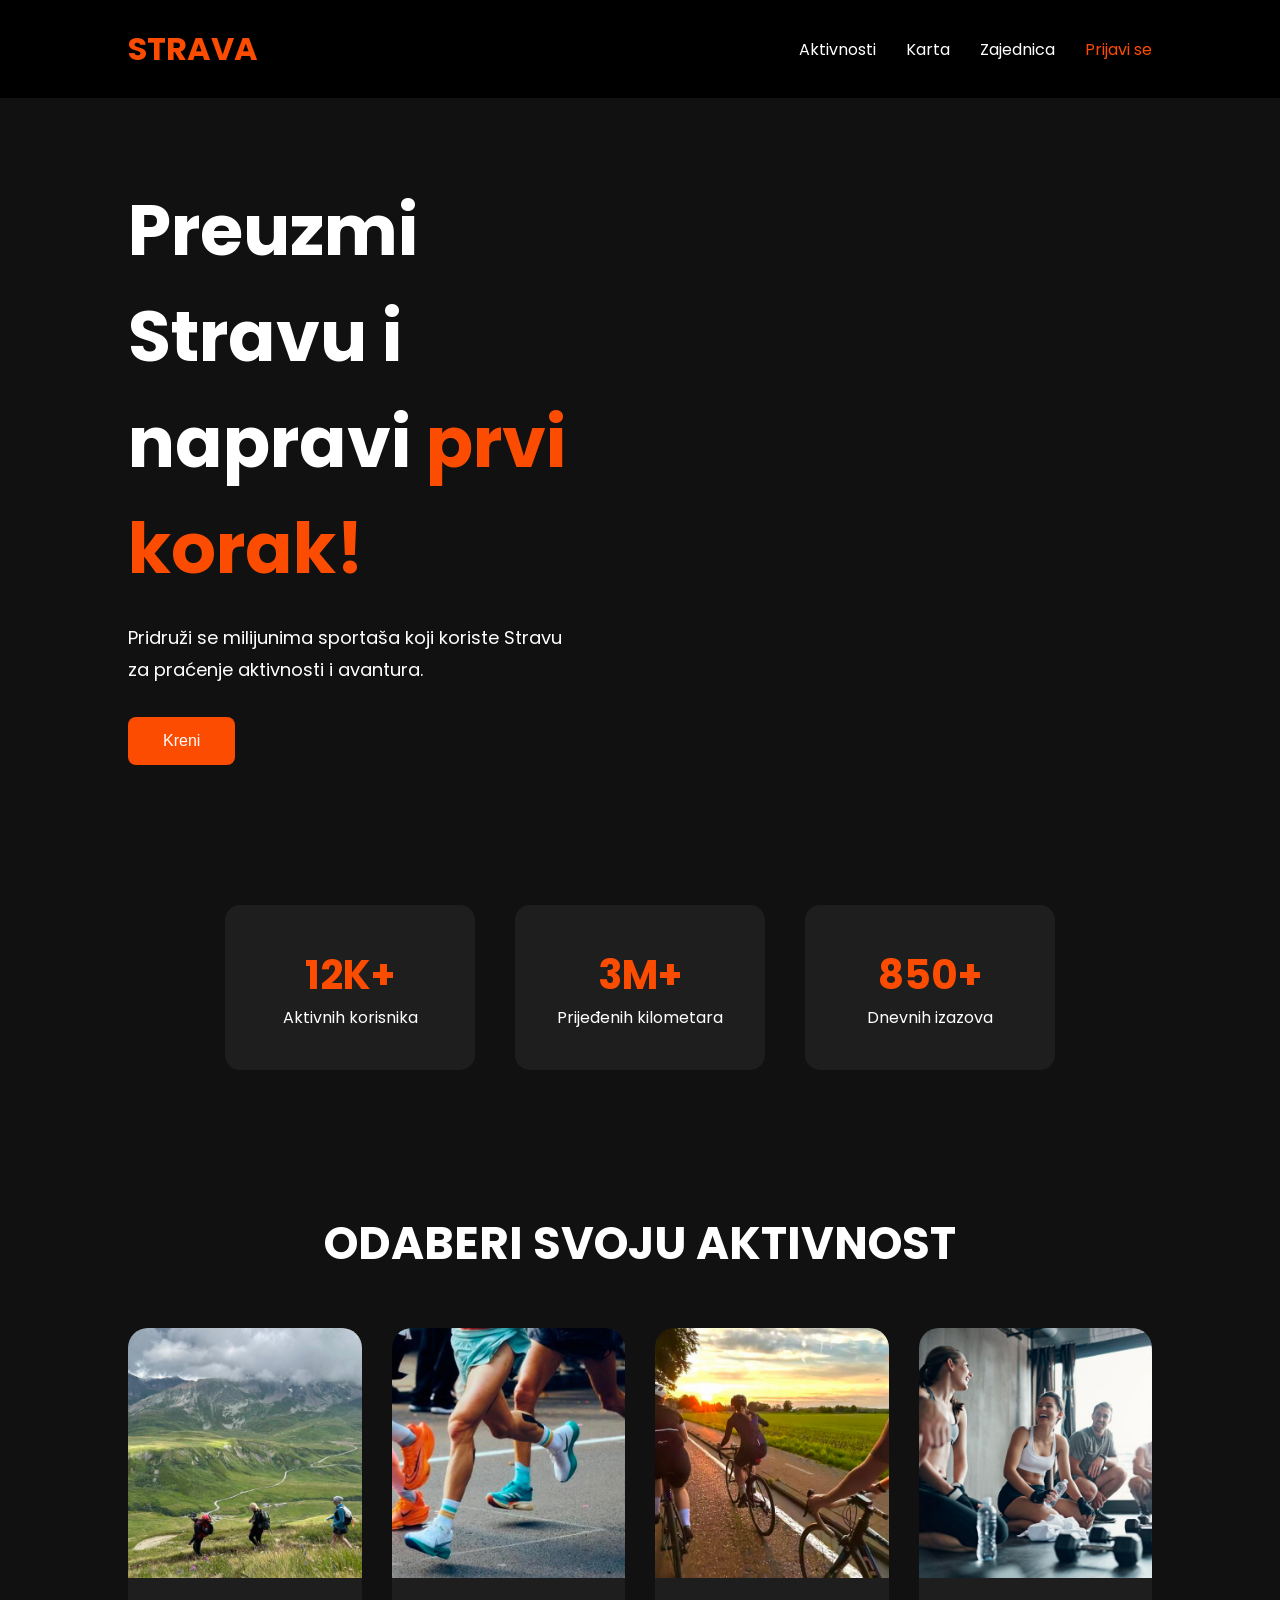
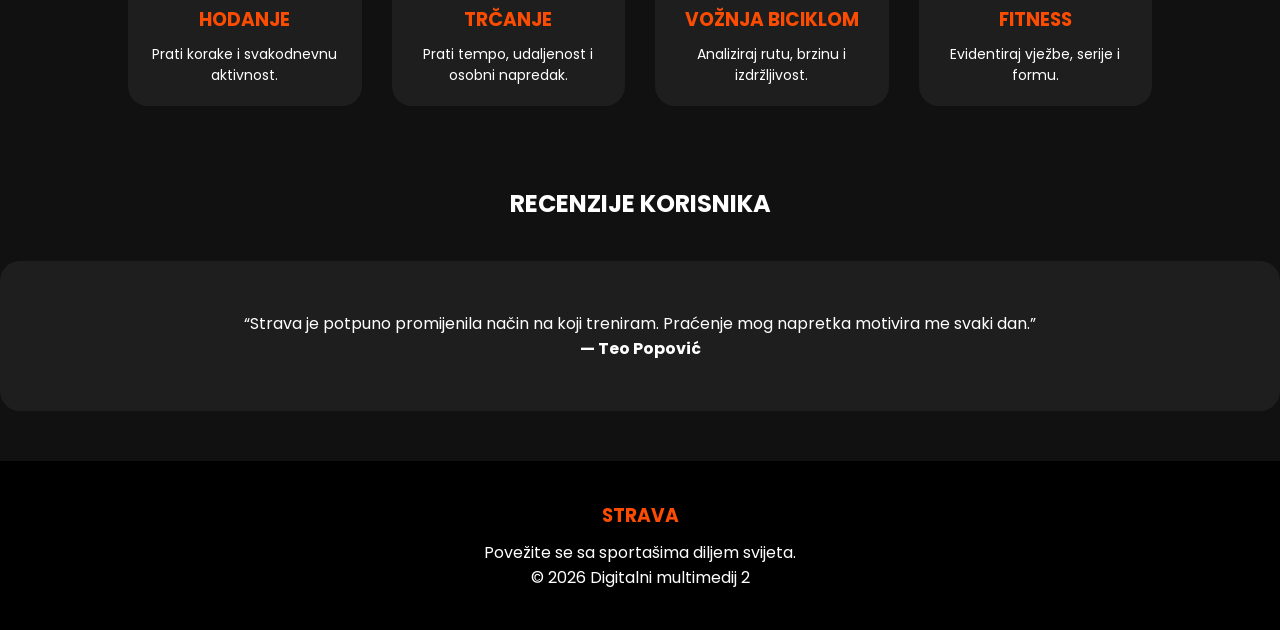
==== index.html @ ceafcc47 "Add files via upload" ====
<!DOCTYPE html>
<head>
    <meta charset="UTF-8">
    <meta name="viewport" content="width=device-width, initial-scale=1.0">
    <title>DigitalniMultimedij2 - Strava</title>

    <link rel="stylesheet" href="stil.css">

    <link rel="preconnect" href="https://fonts.googleapis.com">
    <link href="https://fonts.googleapis.com/css2?family=Poppins:wght@300;400;600;700&display=swap" rel="stylesheet">
</head>

<body>
    <header>
        <nav class="navigacija">
            <div class="logo">STRAVA</div>
            <ul class="nav">
                <li><a href="#">Aktivnosti</a></li>
                <li><a href="#">Karta</a></li>
                <li><a href="#">Zajednica</a></li>
                <li><a href="#"><span style="color:#fc4c02;">Prijavi se</span></a></li>
            </ul>
        </nav>
    </header>

    <section class="naslovna">
        <div class="tekst">
            <h1>Preuzmi Stravu i napravi <span>prvi korak!</span></h1>
            <p>
                Pridruži se milijunima sportaša 
				koji koriste Stravu <br>
				za praćenje aktivnosti i avantura.
            </p>
            <button>Kreni</button>
        </div>
        <div class="video">
            <iframe width="560" height="315" src="https://www.youtube.com/embed/M8C5C1MS_hk?si=-VITKa_NtJyAvP2m" 
			title="YouTube video player" frameborder="0" allow="accelerometer; autoplay; 
			clipboard-write; encrypted-media; gyroscope; picture-in-picture; web-share" 
			referrerpolicy="strict-origin-when-cross-origin" allowfullscreen></iframe>
        </div>
    </section>


    <section class="stat">
        <div class="stat-poz">
            <h2>12K+</h2>
            <p>Aktivnih korisnika</p>
        </div>
        <div class="stat-poz">
            <h2>3M+</h2>
            <p>Prijeđenih kilometara</p>
        </div>
        <div class="stat-poz">
            <h2>850+</h2>
            <p>Dnevnih izazova</p>
        </div>
    </section>


    <section class="aktivnosti">
        <h2>ODABERI SVOJU AKTIVNOST</h2>
        <div class="raspored">
			<div class="kartica">
                <img src="slika1.jpg" alt="">
                <h3>Hodanje</h3>
                <p>Prati korake i svakodnevnu aktivnost.</p>
            </div>
            <div class="kartica">
                <img src="slika2.jpg" alt="">
                <h3>Trčanje</h3>
                <p>Prati tempo, udaljenost i osobni napredak.</p>
            </div>
			 <div class="kartica">
                <img src="slika3.jpg" alt="">
                <h3>Vožnja biciklom</h3>
                <p>Analiziraj rutu, brzinu i izdržljivost.</p>
            </div>
            <div class="kartica">
                <img src="slika4.jpg" alt="">
                <h3>Fitness</h3>
                <p>Evidentiraj vježbe, serije i formu.</p>
            </div>
        </div>
    </section>


    <section class="citat">
        <h2>RECENZIJE KORISNIKA</h2>
        <div class="pozadina">
            <p>
                “Strava je potpuno promijenila način na koji treniram. 
				Praćenje mog napretka motivira me svaki dan.”
            </p>
            <h4>— Teo Popović</h4>
        </div>
    </section>


    <footer>
        <h3>STRAVA</h3>
        <p>
            Povežite se sa sportašima diljem svijeta.
        </p>
        <p class="copyright">
            © 2026 Digitalni multimedij 2
        </p>
    </footer>

</body>
</html>
---- stil.css ----
*{
    margin:0;
    padding:0;
    box-sizing:border-box;
}

body{
    font-family:'Poppins', sans-serif;
    background:#111;
    color:white;
}

.navigacija{
    display:flex;
    justify-content:space-between;
    align-items:center;
    padding:25px 10%;
    background:#000;
}

.logo{
    font-size:32px;
    font-weight:700;
    color:#fc4c02;
}

.nav{
    display:flex;
    gap:30px;
    list-style:none;
}

.nav a{
    text-decoration:none;
    color:white;
    transition:0.3s;
}

.nav a:hover{
	cursor: pointer;
    color:#fc4c02;
}

.naslovna{
    display:flex;
    justify-content:space-between;
    align-items:center;
    padding:80px 10%;
    gap:50px;
}

.tekst{
    flex:1;
}

.tekst h1{
    font-size:70px;
    margin-bottom:20px;
}

.tekst span{
    color:#fc4c02;
}

.tekst p{
    font-size:18px;
    line-height:1.8;
    margin-bottom:30px;
}

.tekst button{
    padding:15px 35px;
    border:none;
    background:#fc4c02;
    color:white;
    font-size:16px;
    border-radius:8px;
    cursor:pointer;
}

.video{
    flex:1;
}

.video iframe{
    width:100%;
    border-radius:20px;
	aspect-ratio: 16/9;
}

.stat{
    display:flex;
    justify-content:center;
    gap:40px;
    padding:60px 10%;
}

.stat-poz{
    background:#1e1e1e;
    padding:40px;
    border-radius:15px;
    text-align:center;
    width:250px;
}

.stat-poz h2{
    color:#fc4c02;
    font-size:40px;
}


.aktivnosti{
    padding:80px 10%;
    text-align:center;
}

.aktivnosti h2{
    font-size:45px;
    margin-bottom:50px;
}

.raspored{
    display:flex;
    gap:30px;
}

.kartica{
    background:#1e1e1e;
    border-radius:20px;
    overflow:hidden;
    transition:0.3s;
}

.kartica:hover{
    transform:translateY(-10px);
	cursor: pointer;
}

.kartica img{
    width:100%;
    height:250px;
    object-fit:cover;
}

.kartica h3{
	color:#fc4c02;
	text-transform: uppercase;
    margin:20px 0 10px;
}

.kartica p{
	font-size:14px;
    padding:0 20px 20px;
}

.citat{
    text-align:center;
}

.pozadina{
    background:#1e1e1e;
    padding:50px;
    border-radius:20px;
    margin-top:40px;
}


footer{
    background:black;
    text-align:center;
    padding:40px;
    margin-top:50px;
}

footer h3{
    color:#fc4c02;
    margin-bottom:10px;
}
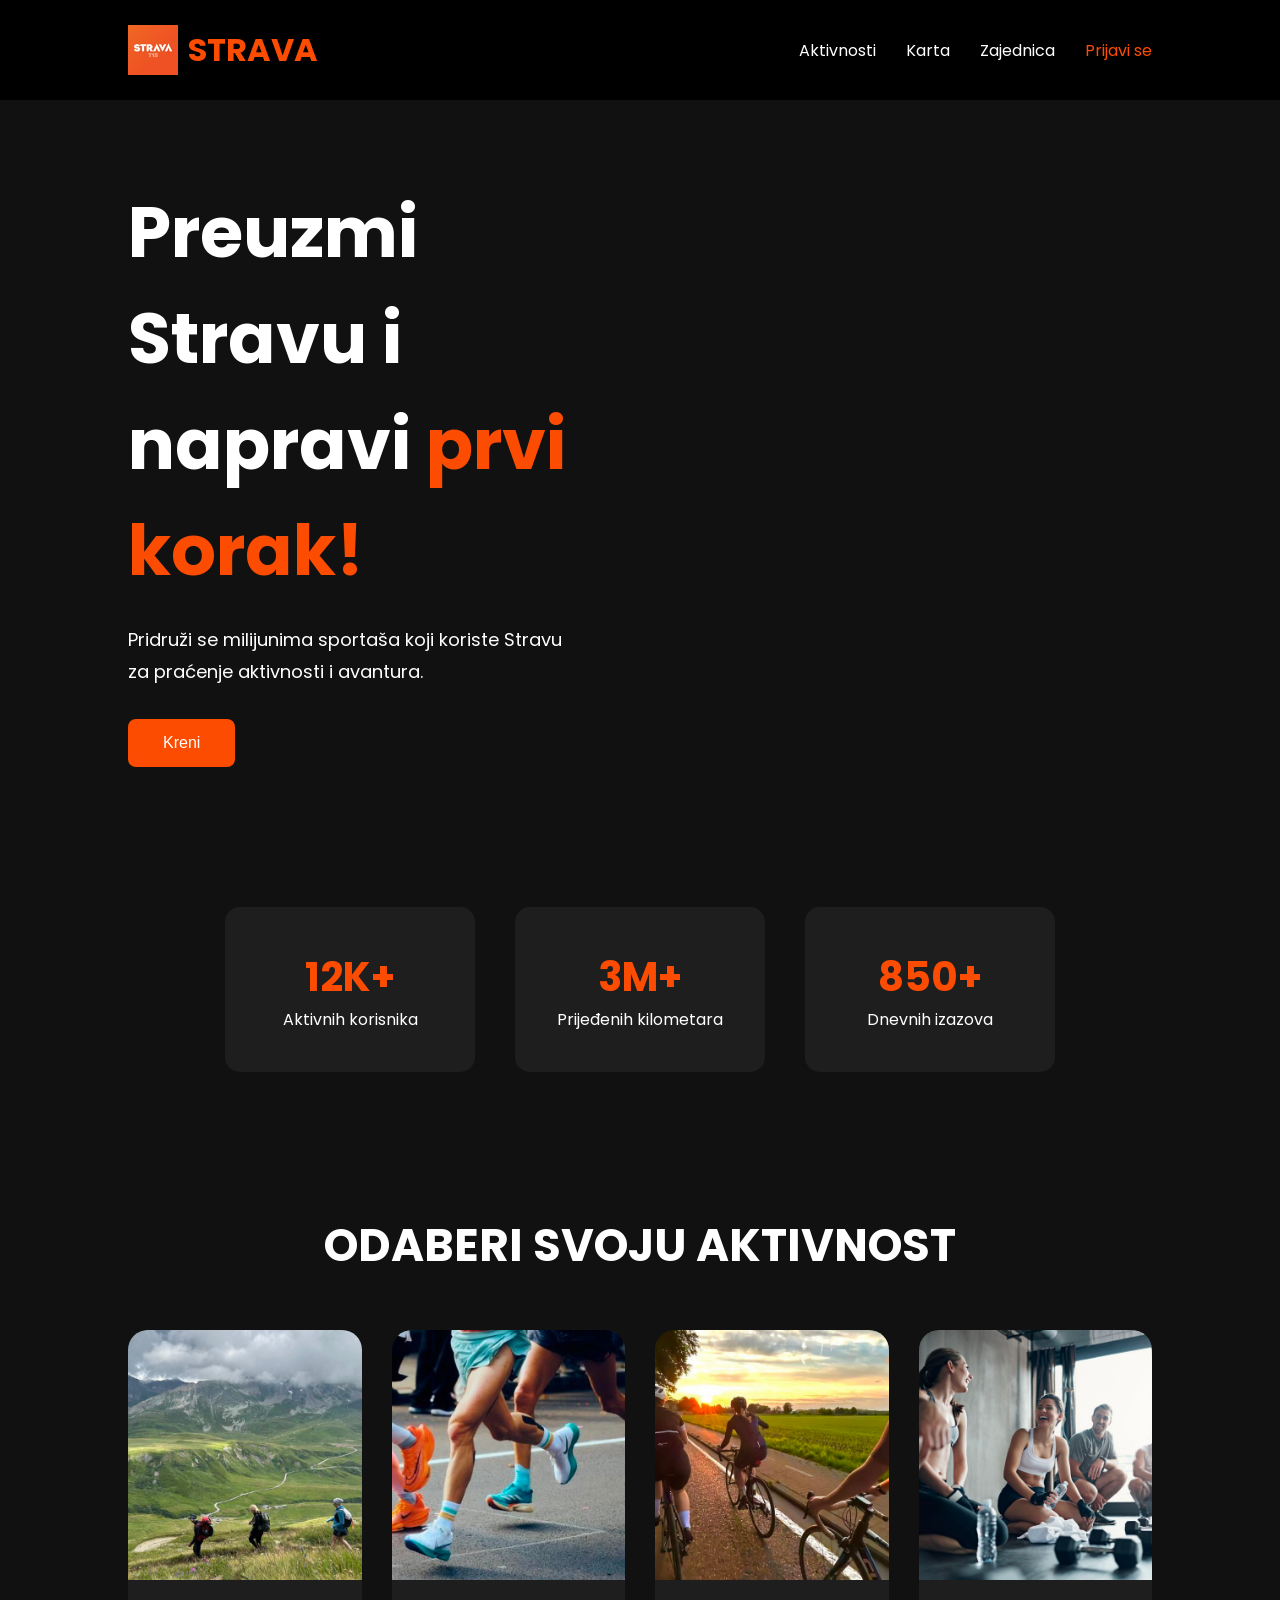
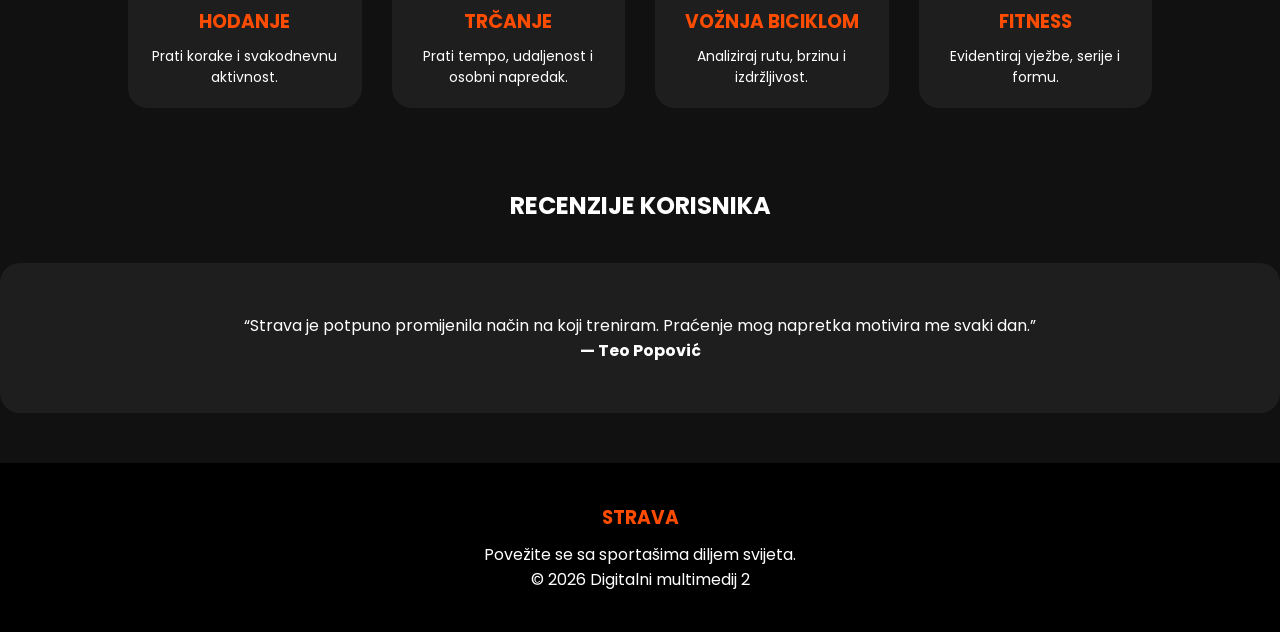
==== commit 81520d40: "Add files via upload" ====
--- a/index.html
+++ b/index.html
@@ -3,7 +3,7 @@
     <meta charset="UTF-8">
     <meta name="viewport" content="width=device-width, initial-scale=1.0">
     <title>DigitalniMultimedij2 - Strava</title>
-
+    <link rel="icon" type="image/jpeg" href="t15.jpeg">
     <link rel="stylesheet" href="stil.css">
 
     <link rel="preconnect" href="https://fonts.googleapis.com">
@@ -13,7 +13,10 @@
 <body>
     <header>
         <nav class="navigacija">
-            <div class="logo">STRAVA</div>
+			 <div class="raz">
+				<img src="t15.jpeg" alt="" width="50">
+				<div class="logo">STRAVA</div>
+			</div>
             <ul class="nav">
                 <li><a href="#">Aktivnosti</a></li>
                 <li><a href="#">Karta</a></li>
@@ -34,10 +37,9 @@
             <button>Kreni</button>
         </div>
         <div class="video">
-            <iframe width="560" height="315" src="https://www.youtube.com/embed/M8C5C1MS_hk?si=-VITKa_NtJyAvP2m" 
-			title="YouTube video player" frameborder="0" allow="accelerometer; autoplay; 
-			clipboard-write; encrypted-media; gyroscope; picture-in-picture; web-share" 
-			referrerpolicy="strict-origin-when-cross-origin" allowfullscreen></iframe>
+            <iframe width="560" height="315" src="https://www.youtube.com/embed/M8C5C1MS_hk?si=Ee1axZ2wc7N1XMfO" 
+			title="YouTube video player" frameborder="0" allow="accelerometer; autoplay; clipboard-write; encrypted-media; 
+			gyroscope; picture-in-picture; web-share" referrerpolicy="strict-origin-when-cross-origin" allowfullscreen></iframe>
         </div>
     </section>
 
--- a/stil.css
+++ b/stil.css
@@ -16,6 +16,12 @@
     align-items:center;
     padding:25px 10%;
     background:#000;
+}
+
+.raz{
+    display:flex;
+    align-items:center;
+    gap:10px; 
 }
 
 .logo{
@@ -84,8 +90,10 @@
 
 .video iframe{
     width:100%;
-    border-radius:20px;
-	aspect-ratio: 16/9;
+    aspect-ratio:16/9;
+	height:auto;
+	display:block;
+	border-radius:20px;
 }
 
 .stat{
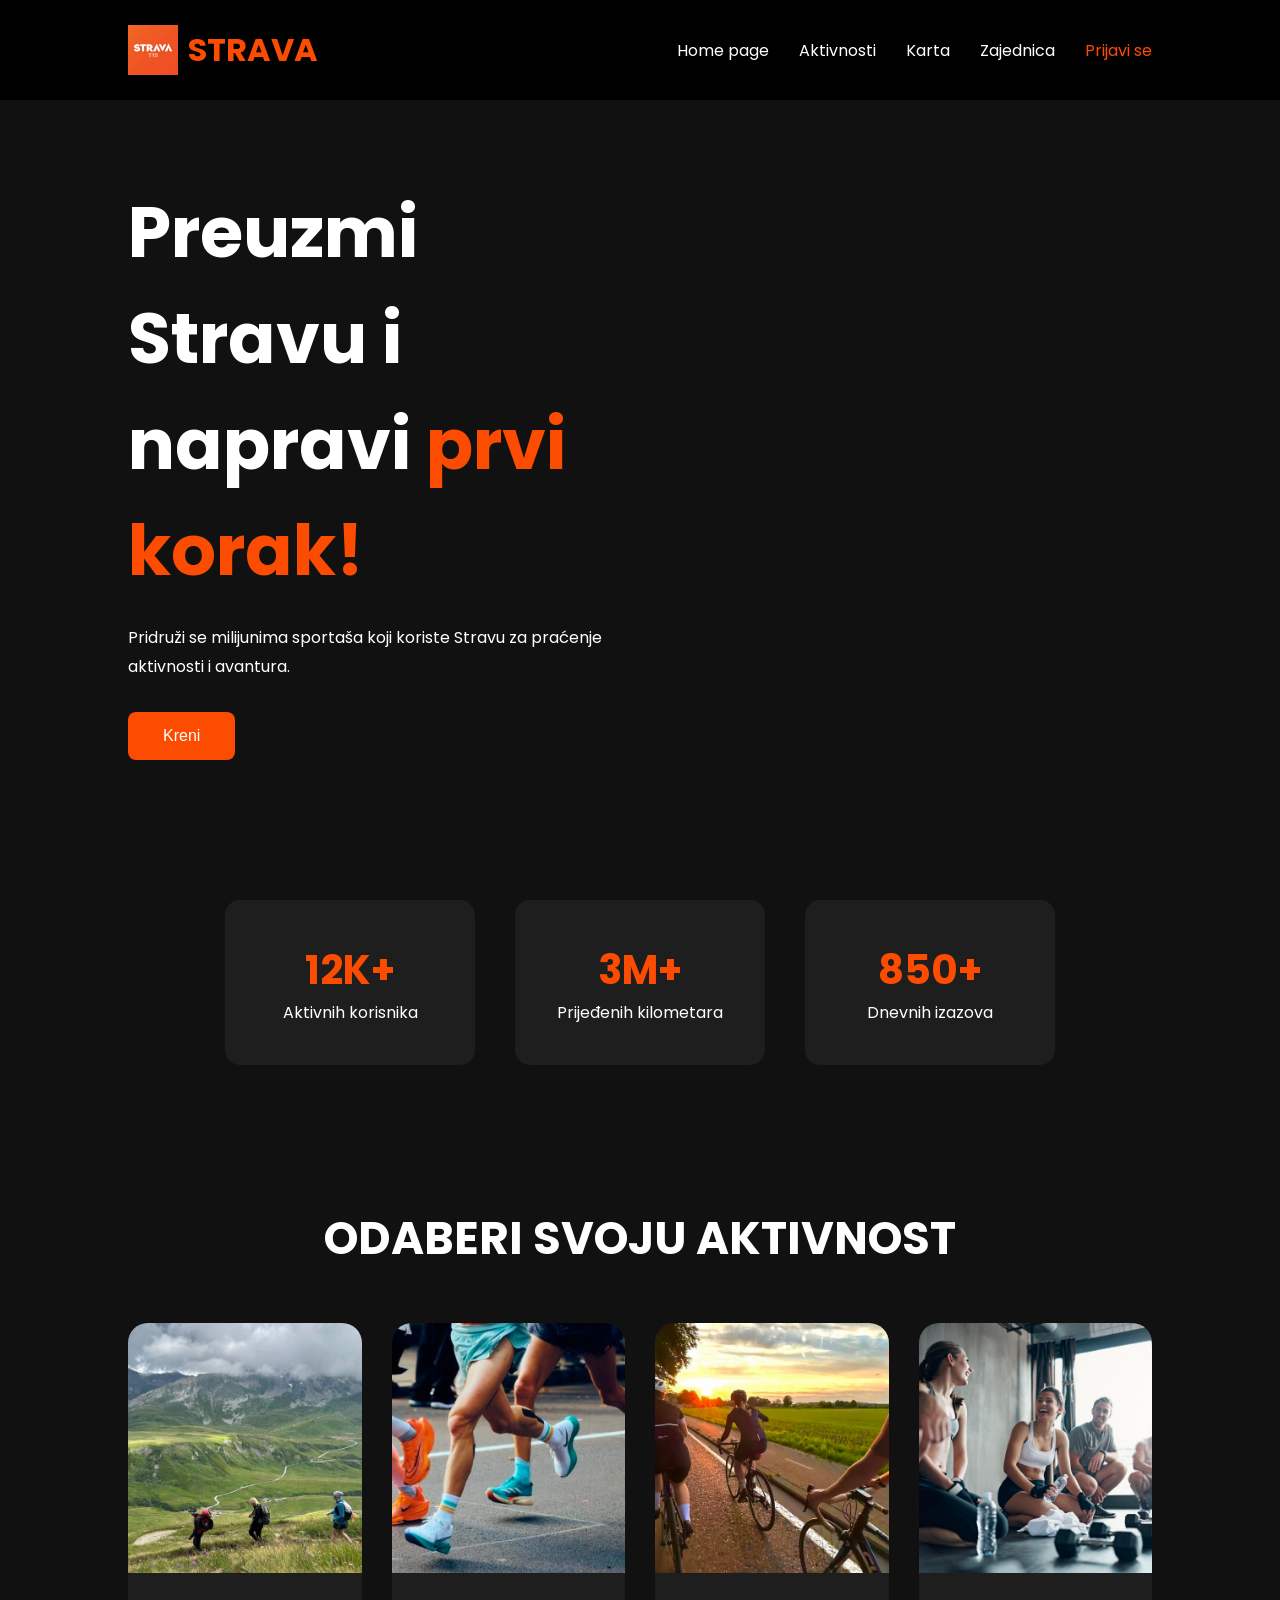
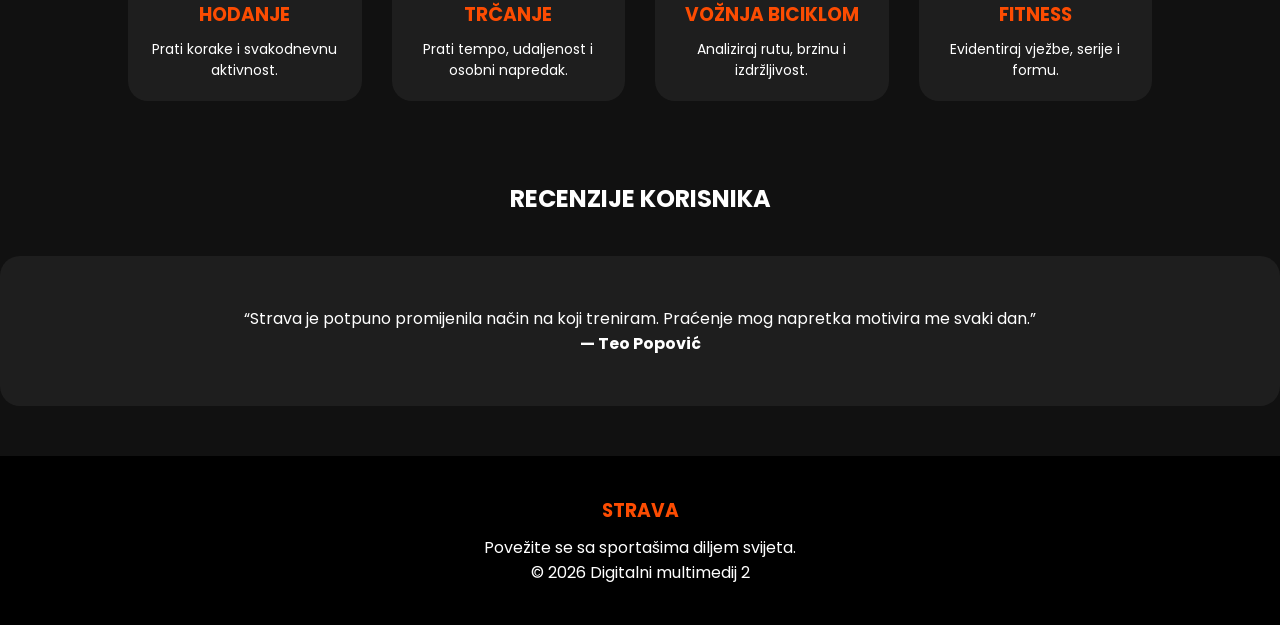
==== commit 15f87565: "Add files via upload" ====
--- a/index.html
+++ b/index.html
@@ -18,10 +18,11 @@
 				<div class="logo">STRAVA</div>
 			</div>
             <ul class="nav">
-                <li><a href="#">Aktivnosti</a></li>
-                <li><a href="#">Karta</a></li>
-                <li><a href="#">Zajednica</a></li>
-                <li><a href="#"><span style="color:#fc4c02;">Prijavi se</span></a></li>
+			<li><a href="index.html">Home page</a></li>
+            <li><a href="aktivnosti.html">Aktivnosti</a></li>
+            <li><a href="karta.html">Karta</a></li>
+            <li><a href="zajednica.html">Zajednica</a></li>
+            <li><a href="prijavi-se.html"><span style="color:#fc4c02;">Prijavi se</span></a></li>
             </ul>
         </nav>
     </header>
@@ -31,7 +32,7 @@
             <h1>Preuzmi Stravu i napravi <span>prvi korak!</span></h1>
             <p>
                 Pridruži se milijunima sportaša 
-				koji koriste Stravu <br>
+				koji koriste Stravu
 				za praćenje aktivnosti i avantura.
             </p>
             <button>Kreni</button>
--- a/stil.css
+++ b/stil.css
@@ -69,7 +69,7 @@
 }
 
 .tekst p{
-    font-size:18px;
+    font-size:16px;
     line-height:1.8;
     margin-bottom:30px;
 }
@@ -184,3 +184,102 @@
     color:#fc4c02;
     margin-bottom:10px;
 }
+
+
+.stranica{
+    padding:80px 10%;
+    min-height:70vh;
+}
+
+.stranica h1{
+    text-align:center;
+    margin-bottom:50px;
+    font-size:40px;
+}
+
+.opis{
+    text-align:center;
+    margin:0 auto 50px;
+    line-height:1.8;
+    font-size:18px;
+}
+
+.forma{
+    max-width:500px;
+    margin:auto;
+    display:flex;
+    flex-direction:column;
+    gap:20px;
+}
+
+.forma input{
+    padding:15px;
+    border:none;
+    border-radius:10px;
+}
+
+.forma button{
+    padding:15px;
+    border:none;
+    border-radius:10px;
+    background:#fc4c02;
+    color:white;
+    cursor:pointer;
+}
+
+@media (max-width: 768px) {
+.navigacija{
+        flex-direction: column;
+        gap: 20px;
+        padding: 20px 5%;
+    }
+.nav{
+        flex-direction: column;
+        align-items: center;
+        gap: 15px;
+    }
+.naslovna{
+        flex-direction: column;
+        text-align: center;
+        padding: 50px 5%;
+    }
+.tekst h1{
+        font-size: 40px;
+    }
+.tekst p{
+        font-size: 15px;
+    }
+.stat{
+        flex-direction: column;
+        align-items: center;
+    }
+.stat-poz{
+        width: 100%;
+        max-width: 300px;
+    }
+.raspored{
+        flex-direction: column;
+    }
+.kartica{
+        width: 100%;
+    }
+.aktivnosti h2{
+        font-size: 30px;
+    }
+.pozadina{
+        margin: 30px 5%;
+        padding: 30px;
+    }
+.stranica{
+        padding: 50px 5%;
+    }
+.stranica h1{
+        font-size: 30px;
+    }
+.opis{
+        font-size: 16px;
+    }
+.forma{
+        width: 100%;
+    }
+}
